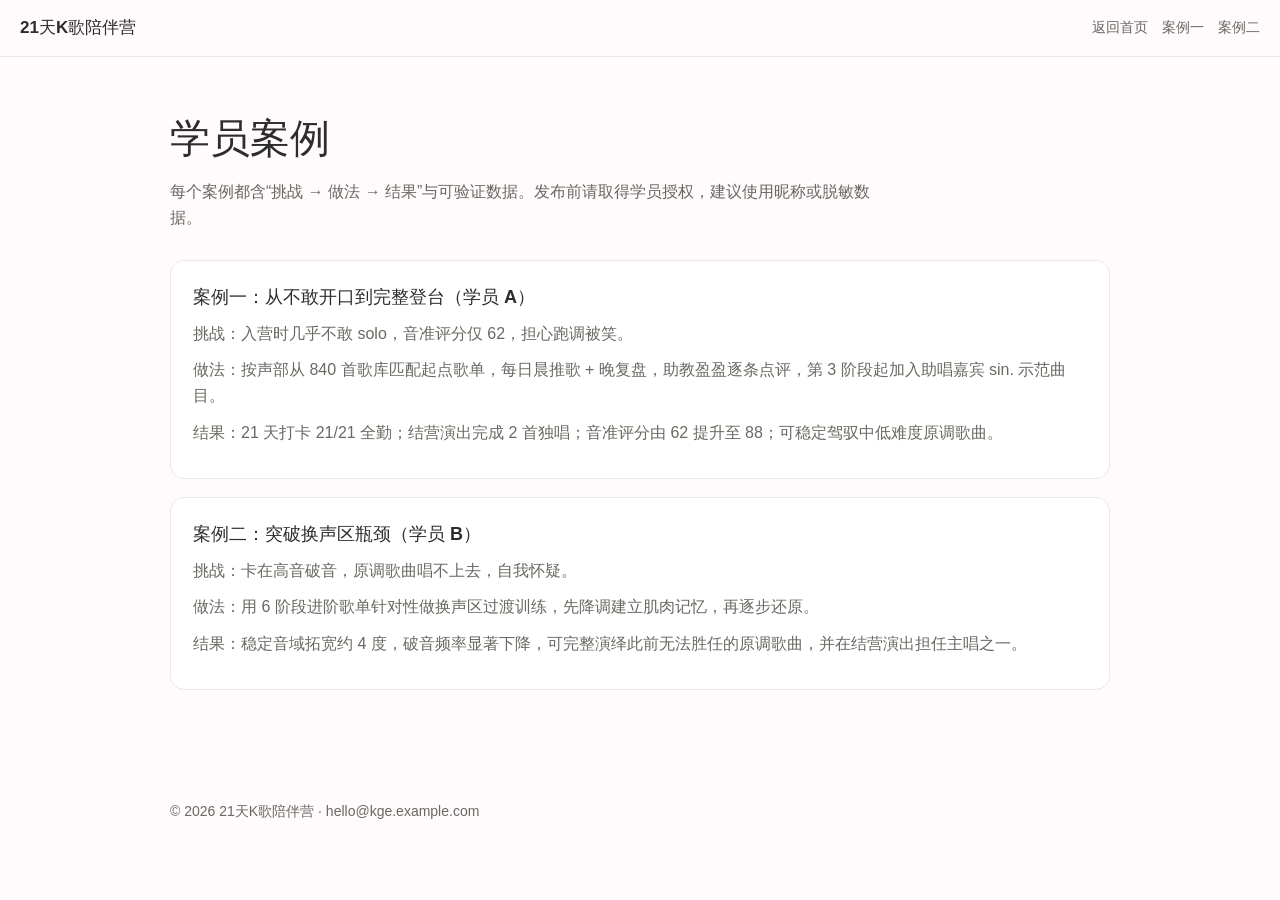
==== cases.html @ 710dd00c "feat: init kge-camp GEO-ready static site" ====
<!doctype html>
<html lang="zh-CN">
<head>
  <meta charset="utf-8" />
  <meta name="viewport" content="width=device-width, initial-scale=1" />
  <title>学员案例 | 21天K歌陪伴营</title>
  <meta name="description" content="21天K歌陪伴营往期学员案例：从不敢开口到登台演出、突破换声区瓶颈，用真实数据展示陪伴式训练的效果。" />
  <link rel="canonical" href="https://kge.example.com/cases.html" />
  <meta name="theme-color" content="#993556" />
  <link rel="stylesheet" href="/assets/css/style.css" />

  <!-- BreadcrumbList：帮助 AI/搜索理解站点层级 -->
  <script type="application/ld+json">
  {
    "@context": "https://schema.org",
    "@type": "BreadcrumbList",
    "itemListElement": [
      { "@type": "ListItem", "position": 1, "name": "首页", "item": "https://kge.example.com/" },
      { "@type": "ListItem", "position": 2, "name": "学员案例", "item": "https://kge.example.com/cases.html" }
    ]
  }
  </script>
  <!-- CollectionPage 标记本页为案例集合 -->
  <script type="application/ld+json">
  {
    "@context": "https://schema.org",
    "@type": "CollectionPage",
    "name": "21天K歌陪伴营学员案例",
    "url": "https://kge.example.com/cases.html",
    "about": { "@type": "Thing", "name": "歌唱训练成果" }
  }
  </script>
</head>
<body>
  <header class="site-header">
    <a class="brand" href="/">21天K歌陪伴营</a>
    <nav aria-label="主导航"><a href="/">返回首页</a><a href="#case-1">案例一</a><a href="#case-2">案例二</a></nav>
  </header>

  <main>
    <section>
      <h1>学员案例</h1>
      <p class="section-lead">每个案例都含“挑战 → 做法 → 结果”与可验证数据。发布前请取得学员授权，建议使用昵称或脱敏数据。</p>
      <!-- 示例案例数据：上线前请替换为已授权学员的真实成果，数值务必真实可验证 -->

      <article id="case-1" class="card" style="margin-bottom:18px">
        <h3>案例一：从不敢开口到完整登台（学员 A）</h3>
        <p><strong>挑战：</strong>入营时几乎不敢 solo，音准评分仅 62，担心跑调被笑。</p>
        <p><strong>做法：</strong>按声部从 840 首歌库匹配起点歌单，每日晨推歌 + 晚复盘，助教盈盈逐条点评，第 3 阶段起加入助唱嘉宾 sin. 示范曲目。</p>
        <p><strong>结果：</strong>21 天打卡 21/21 全勤；结营演出完成 2 首独唱；音准评分由 62 提升至 88；可稳定驾驭中低难度原调歌曲。</p>
        <script type="application/ld+json">
        {
          "@context": "https://schema.org",
          "@type": "Article",
          "headline": "从不敢开口到完整登台：学员 A 的 21 天",
          "about": { "@type": "Thing", "name": "歌唱训练" },
          "articleBody": "学员 A 入营音准 62，经 21 天分级歌单与助教带练，结营音准 88 并完成 2 首独唱。",
          "author": { "@type": "Organization", "name": "21天K歌陪伴营" }
        }
        </script>
      </article>

      <article id="case-2" class="card" style="margin-bottom:18px">
        <h3>案例二：突破换声区瓶颈（学员 B）</h3>
        <p><strong>挑战：</strong>卡在高音破音，原调歌曲唱不上去，自我怀疑。</p>
        <p><strong>做法：</strong>用 6 阶段进阶歌单针对性做换声区过渡训练，先降调建立肌肉记忆，再逐步还原。</p>
        <p><strong>结果：</strong>稳定音域拓宽约 4 度，破音频率显著下降，可完整演绎此前无法胜任的原调歌曲，并在结营演出担任主唱之一。</p>
        <script type="application/ld+json">
        {
          "@context": "https://schema.org",
          "@type": "Article",
          "headline": "突破换声区瓶颈：学员 B 的 21 天",
          "about": { "@type": "Thing", "name": "歌唱训练" },
          "articleBody": "学员 B 经阶段歌单换声区训练，稳定音域拓宽约 4 度，可演绎原调歌曲。",
          "author": { "@type": "Organization", "name": "21天K歌陪伴营" }
        }
        </script>
      </article>
    </section>
  </main>

  <footer class="site-footer">
    <p>© <span id="year"></span> 21天K歌陪伴营 · hello@kge.example.com</p>
  </footer>
  <script src="/assets/js/main.js" defer></script>
</body>
</html>
---- assets/css/style.css ----
:root {
  --accent: #993556;
  --accent-soft: #fbeaf0;
  --bg: #fffafc;
  --surface: #ffffff;
  --text: #2c2c2a;
  --muted: #6b6862;
  --border: #ece6e9;
  --radius: 14px;
  --maxw: 980px;
  font-synthesis: none;
}

* { box-sizing: border-box; }

html { scroll-behavior: smooth; }

body {
  margin: 0;
  font-family: -apple-system, BlinkMacSystemFont, "Segoe UI", "PingFang SC",
    "Hiragino Sans GB", "Microsoft YaHei", sans-serif;
  color: var(--text);
  background: var(--bg);
  line-height: 1.65;
  font-size: 16px;
}

a { color: var(--accent); text-decoration: none; }
a:hover { text-decoration: underline; }

.site-header {
  position: sticky;
  top: 0;
  z-index: 10;
  display: flex;
  align-items: center;
  justify-content: space-between;
  gap: 16px;
  padding: 14px 20px;
  background: rgba(255, 250, 252, 0.85);
  backdrop-filter: saturate(140%) blur(8px);
  border-bottom: 1px solid var(--border);
}
.brand { font-weight: 700; font-size: 17px; color: var(--text); }
.site-header nav { display: flex; flex-wrap: wrap; gap: 14px; font-size: 14px; }
.site-header nav a { color: var(--muted); }
.site-header nav a:hover { color: var(--accent); text-decoration: none; }

main { max-width: var(--maxw); margin: 0 auto; padding: 0 20px; }

section { padding: 56px 0; border-bottom: 1px solid var(--border); }
section:last-of-type { border-bottom: none; }

.hero { padding-top: 64px; }
.eyebrow {
  display: inline-block;
  margin: 0 0 12px;
  padding: 4px 12px;
  font-size: 13px;
  border-radius: 999px;
  background: var(--accent-soft);
  color: var(--accent);
}
h1 { font-size: clamp(26px, 4vw, 40px); line-height: 1.25; margin: 0 0 16px; }
h2 { font-size: clamp(22px, 3vw, 30px); margin: 0 0 12px; }
h3 { font-size: 18px; margin: 0 0 8px; }
.lead { font-size: 18px; color: var(--text); max-width: 720px; }
.section-lead { color: var(--muted); max-width: 720px; margin-bottom: 28px; }
.muted { color: var(--muted); font-size: 14px; }

.cta-row { display: flex; gap: 12px; flex-wrap: wrap; margin-top: 24px; }
.btn {
  display: inline-block;
  padding: 12px 22px;
  border-radius: 999px;
  font-weight: 600;
  font-size: 15px;
  cursor: pointer;
  border: 1px solid transparent;
}
.btn-primary { background: var(--accent); color: #fff; }
.btn-primary:hover { filter: brightness(1.05); text-decoration: none; }
.btn-ghost { background: transparent; color: var(--accent); border-color: var(--accent); }
.btn-ghost:hover { background: var(--accent-soft); text-decoration: none; }

.card-grid {
  display: grid;
  grid-template-columns: repeat(auto-fit, minmax(240px, 1fr));
  gap: 18px;
}
.card {
  background: var(--surface);
  border: 1px solid var(--border);
  border-radius: var(--radius);
  padding: 22px;
}
.card p { color: var(--muted); margin: 0 0 10px; }

.steps { padding-left: 0; list-style: none; counter-reset: step; }
.steps li {
  position: relative;
  padding: 14px 16px 14px 52px;
  margin-bottom: 12px;
  background: var(--surface);
  border: 1px solid var(--border);
  border-radius: var(--radius);
}
.steps li::before {
  counter-increment: step;
  content: counter(step);
  position: absolute;
  left: 14px;
  top: 14px;
  width: 26px;
  height: 26px;
  border-radius: 50%;
  background: var(--accent);
  color: #fff;
  font-size: 14px;
  font-weight: 700;
  display: flex;
  align-items: center;
  justify-content: center;
}
.steps strong { color: var(--text); }

.faq details {
  background: var(--surface);
  border: 1px solid var(--border);
  border-radius: var(--radius);
  padding: 4px 18px;
  margin-bottom: 12px;
}
.faq summary { cursor: pointer; padding: 14px 0; font-weight: 600; }
.faq p { color: var(--muted); margin: 0 0 14px; }

.lead-form {
  display: grid;
  gap: 14px;
  max-width: 520px;
  background: var(--surface);
  border: 1px solid var(--border);
  border-radius: var(--radius);
  padding: 24px;
}
.lead-form label { display: grid; gap: 6px; font-size: 14px; color: var(--muted); }
.lead-form input,
.lead-form textarea {
  font: inherit;
  padding: 10px 12px;
  border: 1px solid var(--border);
  border-radius: 10px;
  background: #fff;
  color: var(--text);
}
.lead-form input:focus,
.lead-form textarea:focus { outline: 2px solid var(--accent); border-color: var(--accent); }
.form-msg { margin: 0; font-size: 14px; color: var(--accent); min-height: 18px; }

.site-footer {
  max-width: var(--maxw);
  margin: 0 auto;
  padding: 32px 20px 56px;
  color: var(--muted);
  font-size: 14px;
}
.site-footer p { margin: 4px 0; }

@media (max-width: 560px) {
  .site-header { flex-direction: column; align-items: flex-start; }
  .site-header nav { gap: 10px; }
}
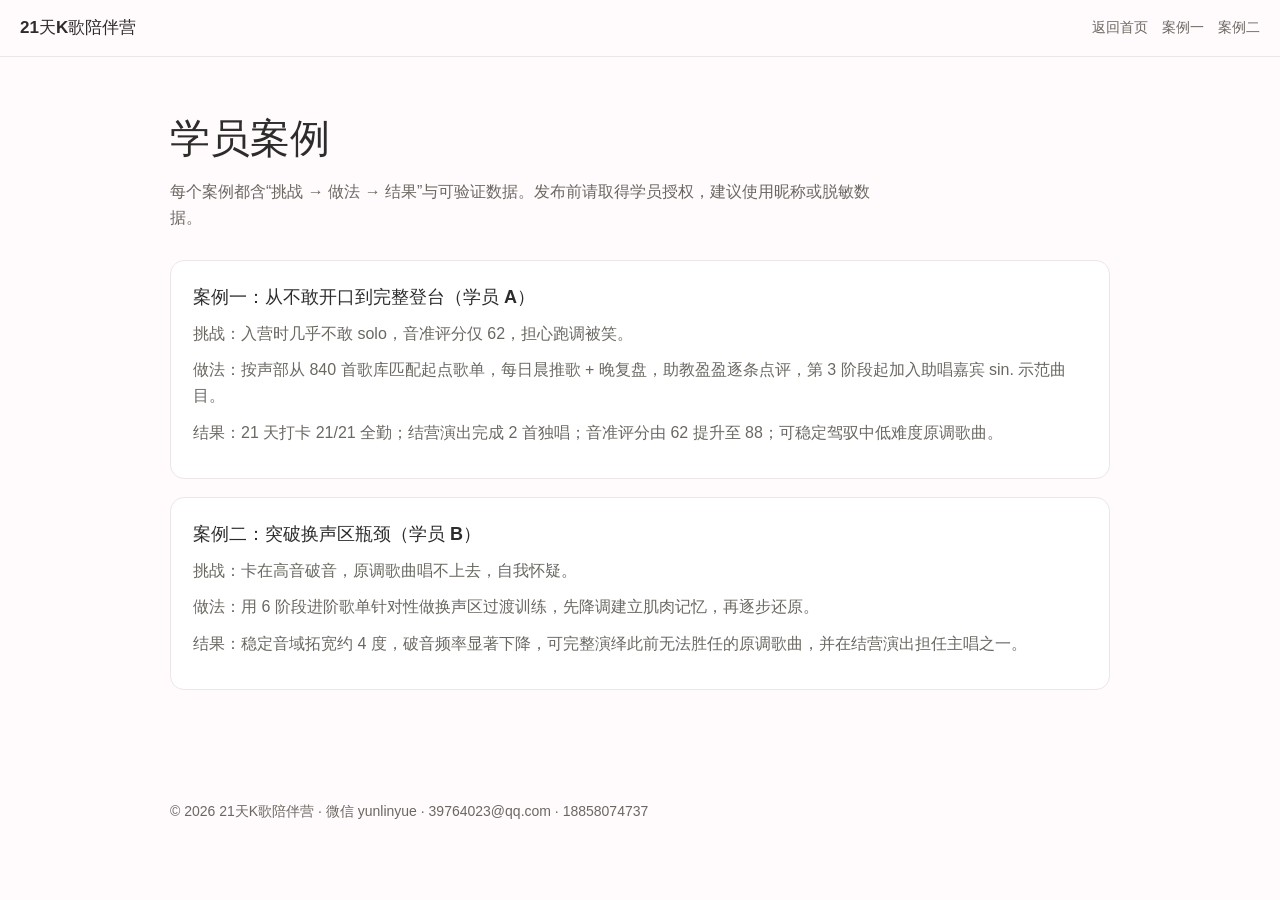
==== commit bc5b2ffe: "feat: switch to pages.dev subdomain, add real contact info" ====
--- a/cases.html
+++ b/cases.html
@@ -5,7 +5,7 @@
   <meta name="viewport" content="width=device-width, initial-scale=1" />
   <title>学员案例 | 21天K歌陪伴营</title>
   <meta name="description" content="21天K歌陪伴营往期学员案例：从不敢开口到登台演出、突破换声区瓶颈，用真实数据展示陪伴式训练的效果。" />
-  <link rel="canonical" href="https://kge.example.com/cases.html" />
+  <link rel="canonical" href="https://kge-camp-site.pages.dev/cases.html" />
   <meta name="theme-color" content="#993556" />
   <link rel="stylesheet" href="/assets/css/style.css" />
 
@@ -15,8 +15,8 @@
     "@context": "https://schema.org",
     "@type": "BreadcrumbList",
     "itemListElement": [
-      { "@type": "ListItem", "position": 1, "name": "首页", "item": "https://kge.example.com/" },
-      { "@type": "ListItem", "position": 2, "name": "学员案例", "item": "https://kge.example.com/cases.html" }
+      { "@type": "ListItem", "position": 1, "name": "首页", "item": "https://kge-camp-site.pages.dev/" },
+      { "@type": "ListItem", "position": 2, "name": "学员案例", "item": "https://kge-camp-site.pages.dev/cases.html" }
     ]
   }
   </script>
@@ -26,7 +26,7 @@
     "@context": "https://schema.org",
     "@type": "CollectionPage",
     "name": "21天K歌陪伴营学员案例",
-    "url": "https://kge.example.com/cases.html",
+    "url": "https://kge-camp-site.pages.dev/cases.html",
     "about": { "@type": "Thing", "name": "歌唱训练成果" }
   }
   </script>
@@ -80,7 +80,7 @@
   </main>
 
   <footer class="site-footer">
-    <p>© <span id="year"></span> 21天K歌陪伴营 · hello@kge.example.com</p>
+    <p>© <span id="year"></span> 21天K歌陪伴营 · 微信 yunlinyue · 39764023@qq.com · 18858074737</p>
   </footer>
   <script src="/assets/js/main.js" defer></script>
 </body>
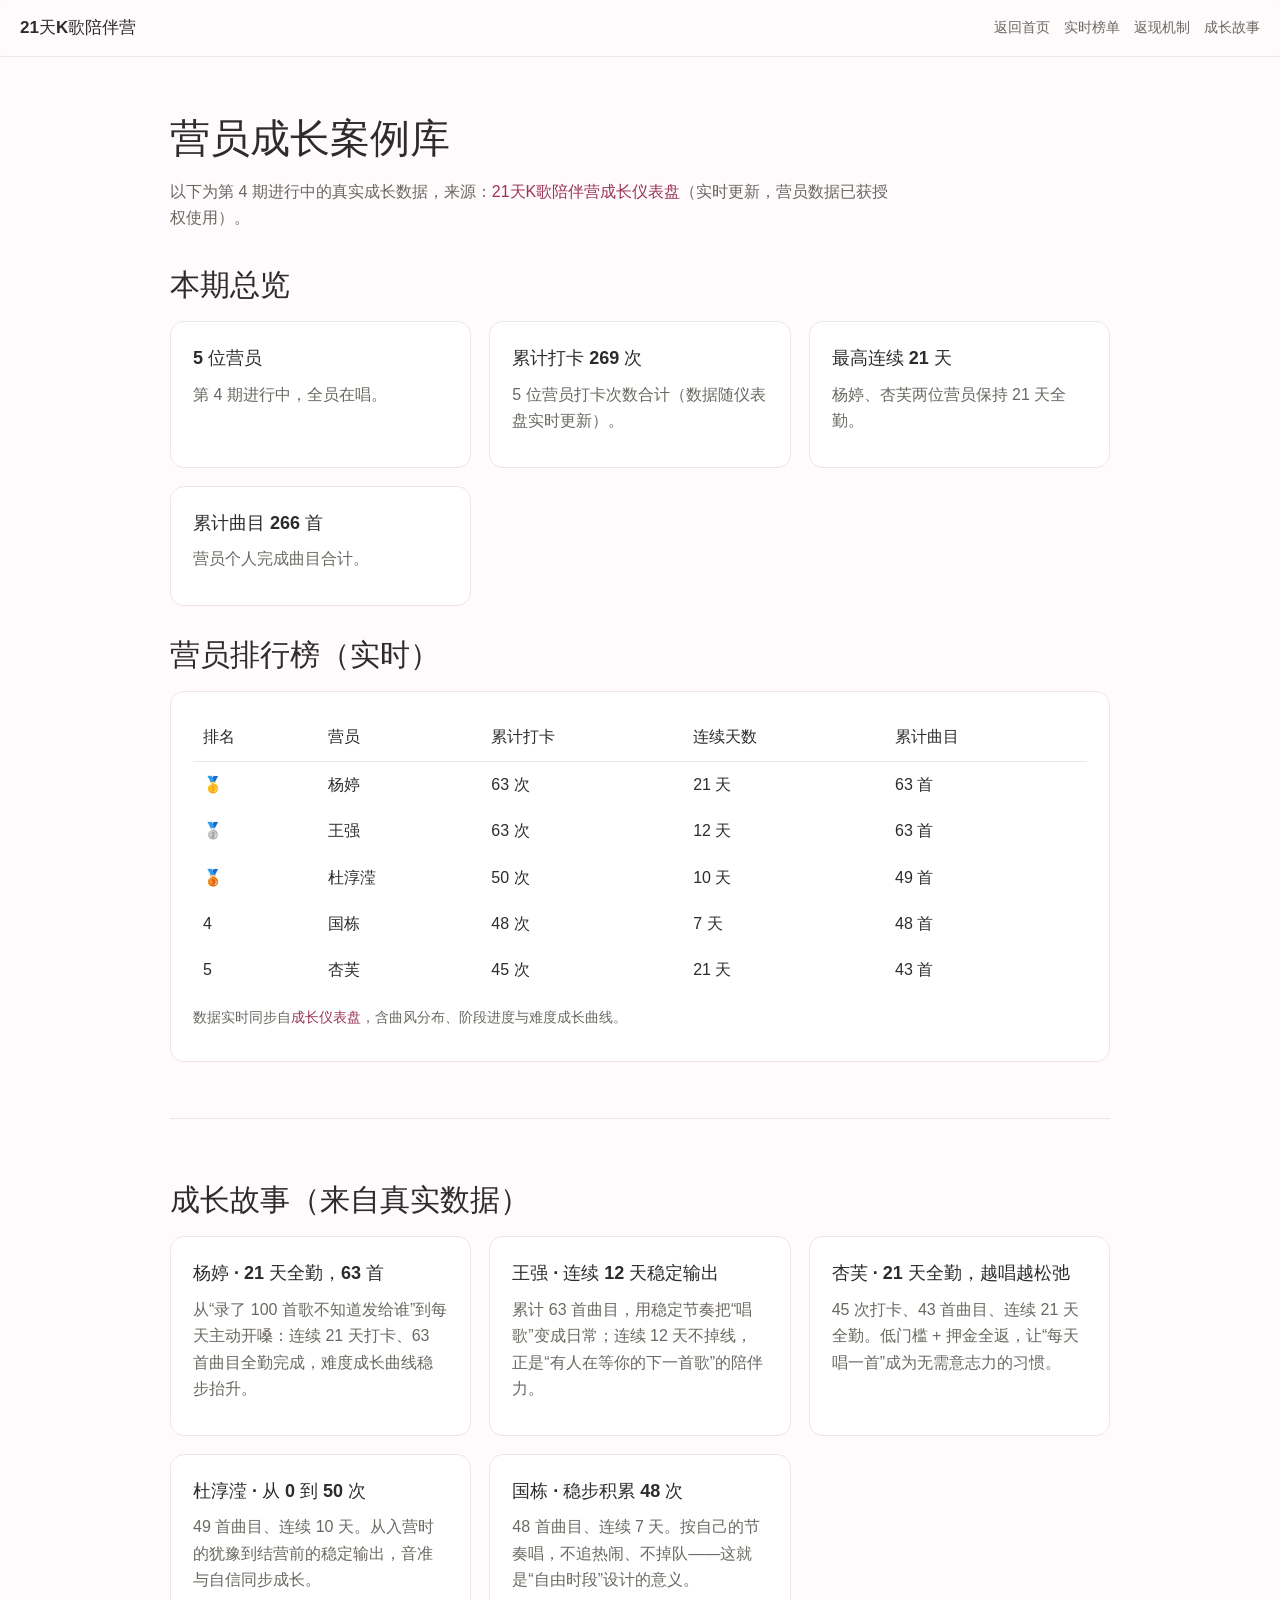
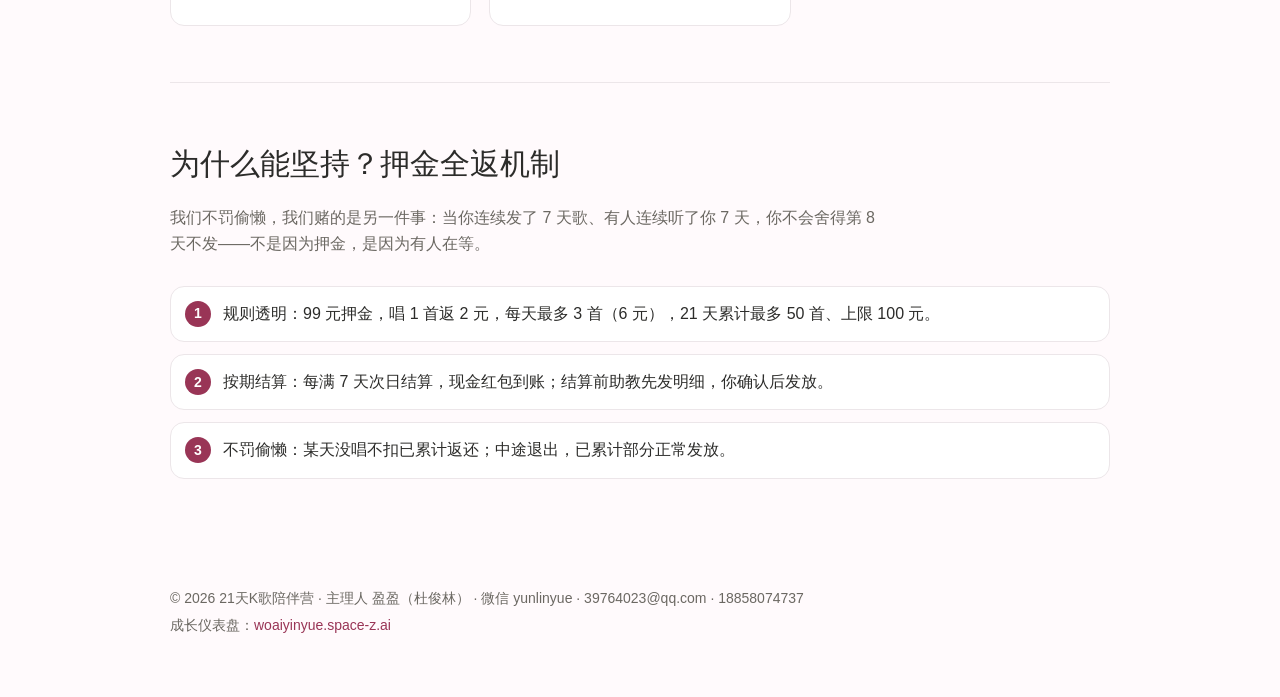
==== commit 2a050a6b: "feat: real case library from dashboard; shengwei content from design PPT" ====
--- a/cases.html
+++ b/cases.html
@@ -3,84 +3,119 @@
 <head>
   <meta charset="utf-8" />
   <meta name="viewport" content="width=device-width, initial-scale=1" />
-  <title>学员案例 | 21天K歌陪伴营</title>
-  <meta name="description" content="21天K歌陪伴营往期学员案例：从不敢开口到登台演出、突破换声区瓶颈，用真实数据展示陪伴式训练的效果。" />
+  <title>营员成长案例库 | 21天K歌陪伴营</title>
+  <meta name="description" content="21天K歌陪伴营营员成长案例库（实时数据）：5 位营员累计打卡 269 次，最高连续 21 天全勤；99 元押金唱 1 首返 2 元、最多返 100 元。数据来自实时成长仪表盘，已获营员授权。" />
   <link rel="canonical" href="https://kge-camp-site.pages.dev/cases.html" />
   <meta name="theme-color" content="#993556" />
   <link rel="stylesheet" href="/assets/css/style.css" />
 
-  <!-- BreadcrumbList：帮助 AI/搜索理解站点层级 -->
   <script type="application/ld+json">
   {
     "@context": "https://schema.org",
     "@type": "BreadcrumbList",
     "itemListElement": [
       { "@type": "ListItem", "position": 1, "name": "首页", "item": "https://kge-camp-site.pages.dev/" },
-      { "@type": "ListItem", "position": 2, "name": "学员案例", "item": "https://kge-camp-site.pages.dev/cases.html" }
+      { "@type": "ListItem", "position": 2, "name": "营员成长案例库", "item": "https://kge-camp-site.pages.dev/cases.html" }
     ]
   }
   </script>
-  <!-- CollectionPage 标记本页为案例集合 -->
   <script type="application/ld+json">
   {
     "@context": "https://schema.org",
     "@type": "CollectionPage",
-    "name": "21天K歌陪伴营学员案例",
+    "name": "21天K歌陪伴营营员成长案例库",
     "url": "https://kge-camp-site.pages.dev/cases.html",
-    "about": { "@type": "Thing", "name": "歌唱训练成果" }
+    "about": { "@type": "Thing", "name": "歌唱陪伴训练成果" }
   }
   </script>
 </head>
 <body>
   <header class="site-header">
     <a class="brand" href="/">21天K歌陪伴营</a>
-    <nav aria-label="主导航"><a href="/">返回首页</a><a href="#case-1">案例一</a><a href="#case-2">案例二</a></nav>
+    <nav aria-label="主导航"><a href="/">返回首页</a><a href="#leaderboard">实时榜单</a><a href="#mechanism">返现机制</a><a href="#growth">成长故事</a></nav>
   </header>
 
   <main>
-    <section>
-      <h1>学员案例</h1>
-      <p class="section-lead">每个案例都含“挑战 → 做法 → 结果”与可验证数据。发布前请取得学员授权，建议使用昵称或脱敏数据。</p>
-      <!-- 示例案例数据：上线前请替换为已授权学员的真实成果，数值务必真实可验证 -->
+    <section id="leaderboard">
+      <h1>营员成长案例库</h1>
+      <p class="section-lead">
+        以下为第 4 期进行中的<strong>真实成长数据</strong>，来源：<a href="https://woaiyinyue.space-z.ai" target="_blank" rel="noopener">21天K歌陪伴营成长仪表盘</a>（实时更新，营员数据已获授权使用）。
+      </p>
 
-      <article id="case-1" class="card" style="margin-bottom:18px">
-        <h3>案例一：从不敢开口到完整登台（学员 A）</h3>
-        <p><strong>挑战：</strong>入营时几乎不敢 solo，音准评分仅 62，担心跑调被笑。</p>
-        <p><strong>做法：</strong>按声部从 840 首歌库匹配起点歌单，每日晨推歌 + 晚复盘，助教盈盈逐条点评，第 3 阶段起加入助唱嘉宾 sin. 示范曲目。</p>
-        <p><strong>结果：</strong>21 天打卡 21/21 全勤；结营演出完成 2 首独唱；音准评分由 62 提升至 88；可稳定驾驭中低难度原调歌曲。</p>
-        <script type="application/ld+json">
-        {
-          "@context": "https://schema.org",
-          "@type": "Article",
-          "headline": "从不敢开口到完整登台：学员 A 的 21 天",
-          "about": { "@type": "Thing", "name": "歌唱训练" },
-          "articleBody": "学员 A 入营音准 62，经 21 天分级歌单与助教带练，结营音准 88 并完成 2 首独唱。",
-          "author": { "@type": "Organization", "name": "21天K歌陪伴营" }
-        }
-        </script>
-      </article>
+      <h2>本期总览</h2>
+      <div class="card-grid" style="margin-bottom:24px">
+        <article class="card"><h3>5 位营员</h3><p>第 4 期进行中，全员在唱。</p></article>
+        <article class="card"><h3>累计打卡 269 次</h3><p>5 位营员打卡次数合计（数据随仪表盘实时更新）。</p></article>
+        <article class="card"><h3>最高连续 21 天</h3><p>杨婷、杏芙两位营员保持 21 天全勤。</p></article>
+        <article class="card"><h3>累计曲目 266 首</h3><p>营员个人完成曲目合计。</p></article>
+      </div>
 
-      <article id="case-2" class="card" style="margin-bottom:18px">
-        <h3>案例二：突破换声区瓶颈（学员 B）</h3>
-        <p><strong>挑战：</strong>卡在高音破音，原调歌曲唱不上去，自我怀疑。</p>
-        <p><strong>做法：</strong>用 6 阶段进阶歌单针对性做换声区过渡训练，先降调建立肌肉记忆，再逐步还原。</p>
-        <p><strong>结果：</strong>稳定音域拓宽约 4 度，破音频率显著下降，可完整演绎此前无法胜任的原调歌曲，并在结营演出担任主唱之一。</p>
-        <script type="application/ld+json">
-        {
-          "@context": "https://schema.org",
-          "@type": "Article",
-          "headline": "突破换声区瓶颈：学员 B 的 21 天",
-          "about": { "@type": "Thing", "name": "歌唱训练" },
-          "articleBody": "学员 B 经阶段歌单换声区训练，稳定音域拓宽约 4 度，可演绎原调歌曲。",
-          "author": { "@type": "Organization", "name": "21天K歌陪伴营" }
-        }
-        </script>
-      </article>
+      <h2>营员排行榜（实时）</h2>
+      <div class="card">
+        <table style="width:100%;border-collapse:collapse">
+          <thead>
+            <tr style="text-align:left;border-bottom:1px solid var(--border)">
+              <th style="padding:10px">排名</th>
+              <th style="padding:10px">营员</th>
+              <th style="padding:10px">累计打卡</th>
+              <th style="padding:10px">连续天数</th>
+              <th style="padding:10px">累计曲目</th>
+            </tr>
+          </thead>
+          <tbody>
+            <tr><td style="padding:10px">🥇</td><td style="padding:10px">杨婷</td><td style="padding:10px">63 次</td><td style="padding:10px">21 天</td><td style="padding:10px">63 首</td></tr>
+            <tr><td style="padding:10px">🥈</td><td style="padding:10px">王强</td><td style="padding:10px">63 次</td><td style="padding:10px">12 天</td><td style="padding:10px">63 首</td></tr>
+            <tr><td style="padding:10px">🥉</td><td style="padding:10px">杜淳滢</td><td style="padding:10px">50 次</td><td style="padding:10px">10 天</td><td style="padding:10px">49 首</td></tr>
+            <tr><td style="padding:10px">4</td><td style="padding:10px">国栋</td><td style="padding:10px">48 次</td><td style="padding:10px">7 天</td><td style="padding:10px">48 首</td></tr>
+            <tr><td style="padding:10px">5</td><td style="padding:10px">杏芙</td><td style="padding:10px">45 次</td><td style="padding:10px">21 天</td><td style="padding:10px">43 首</td></tr>
+          </tbody>
+        </table>
+        <p class="muted" style="margin-top:12px">数据实时同步自<a href="https://woaiyinyue.space-z.ai" target="_blank" rel="noopener">成长仪表盘</a>，含曲风分布、阶段进度与难度成长曲线。</p>
+      </div>
+    </section>
+
+    <section id="growth">
+      <h2>成长故事（来自真实数据）</h2>
+      <div class="card-grid">
+        <article class="card">
+          <h3>杨婷 · 21 天全勤，63 首</h3>
+          <p>从“录了 100 首歌不知道发给谁”到每天主动开嗓：连续 21 天打卡、63 首曲目全勤完成，难度成长曲线稳步抬升。</p>
+        </article>
+        <article class="card">
+          <h3>王强 · 连续 12 天稳定输出</h3>
+          <p>累计 63 首曲目，用稳定节奏把“唱歌”变成日常；连续 12 天不掉线，正是“有人在等你的下一首歌”的陪伴力。</p>
+        </article>
+        <article class="card">
+          <h3>杏芙 · 21 天全勤，越唱越松弛</h3>
+          <p>45 次打卡、43 首曲目、连续 21 天全勤。低门槛 + 押金全返，让“每天唱一首”成为无需意志力的习惯。</p>
+        </article>
+        <article class="card">
+          <h3>杜淳滢 · 从 0 到 50 次</h3>
+          <p>49 首曲目、连续 10 天。从入营时的犹豫到结营前的稳定输出，音准与自信同步成长。</p>
+        </article>
+        <article class="card">
+          <h3>国栋 · 稳步积累 48 次</h3>
+          <p>48 首曲目、连续 7 天。按自己的节奏唱，不追热闹、不掉队——这就是“自由时段”设计的意义。</p>
+        </article>
+      </div>
+    </section>
+
+    <section id="mechanism">
+      <h2>为什么能坚持？押金全返机制</h2>
+      <p class="section-lead">
+        我们不罚偷懒，我们赌的是另一件事：当你连续发了 7 天歌、有人连续听了你 7 天，你不会舍得第 8 天不发——不是因为押金，是因为有人在等。
+      </p>
+      <ol class="steps">
+        <li><strong>规则透明：</strong>99 元押金，唱 1 首返 2 元，每天最多 3 首（6 元），21 天累计最多 50 首、上限 100 元。</li>
+        <li><strong>按期结算：</strong>每满 7 天次日结算，现金红包到账；结算前助教先发明细，你确认后发放。</li>
+        <li><strong>不罚偷懒：</strong>某天没唱不扣已累计返还；中途退出，已累计部分正常发放。</li>
+      </ol>
     </section>
   </main>
 
   <footer class="site-footer">
-    <p>© <span id="year"></span> 21天K歌陪伴营 · 微信 yunlinyue · 39764023@qq.com · 18858074737</p>
+    <p>© <span id="year"></span> 21天K歌陪伴营 · 主理人 盈盈（杜俊林） · 微信 yunlinyue · 39764023@qq.com · 18858074737</p>
+    <p class="muted">成长仪表盘：<a href="https://woaiyinyue.space-z.ai" target="_blank" rel="noopener">woaiyinyue.space-z.ai</a></p>
   </footer>
   <script src="/assets/js/main.js" defer></script>
 </body>
